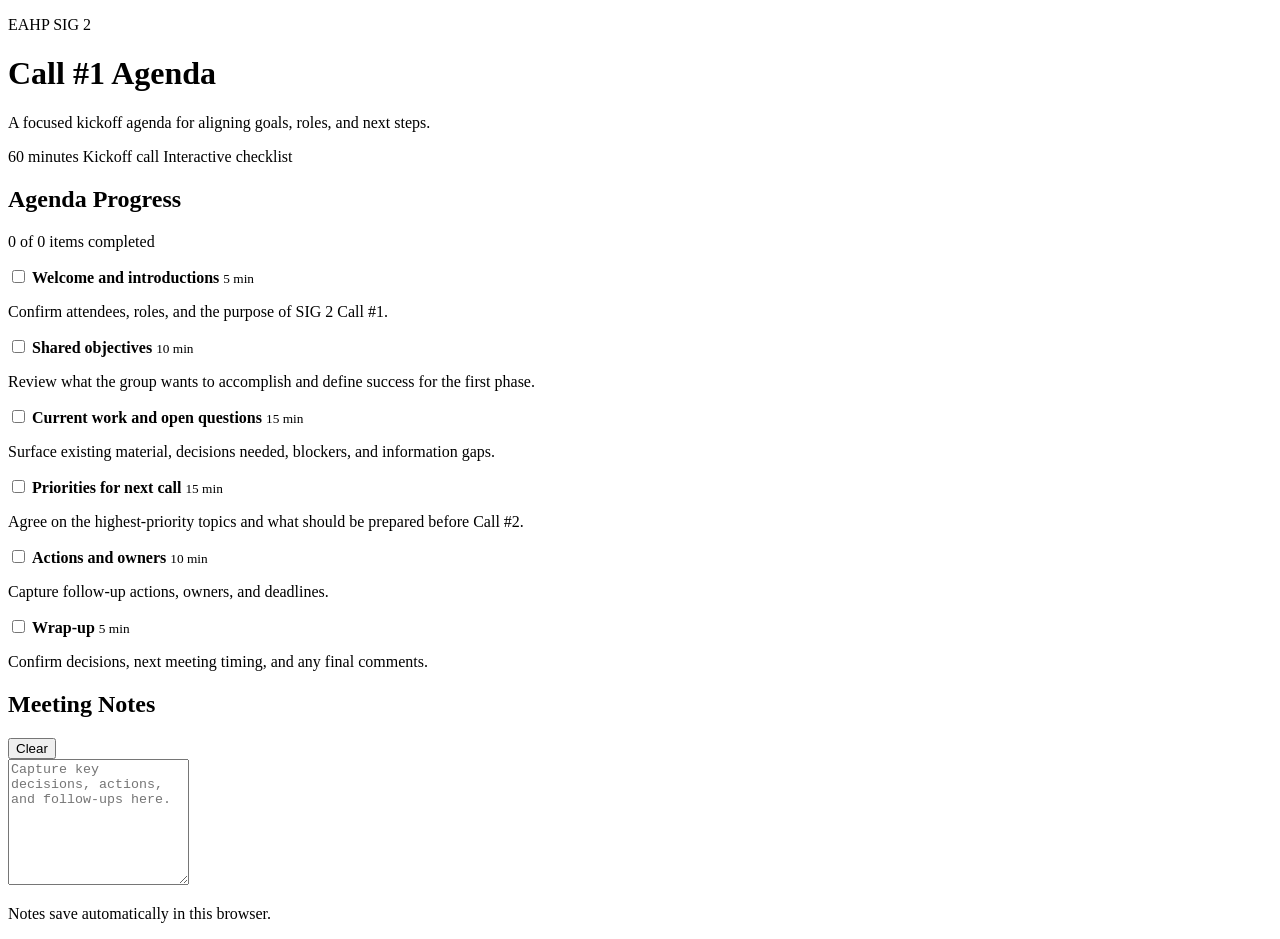
==== 01-meetings/call-01/index.html @ 281feaeb "Add Call 1 agenda HTML" ====
<!DOCTYPE html>
<html lang="en">
<head>
  <meta charset="UTF-8">
  <meta name="viewport" content="width=device-width, initial-scale=1.0">
  <title>EAHP SIG 2 Call #1 Agenda</title>
  <link rel="stylesheet" href="styles.css">
</head>
<body>
  <main class="agenda-shell">
    <header class="meeting-header">
      <p class="eyebrow">EAHP SIG 2</p>
      <h1>Call #1 Agenda</h1>
      <p class="meeting-summary">A focused kickoff agenda for aligning goals, roles, and next steps.</p>
      <div class="meeting-meta" aria-label="Meeting details">
        <span>60 minutes</span>
        <span>Kickoff call</span>
        <span>Interactive checklist</span>
      </div>
    </header>

    <section class="progress-panel" aria-labelledby="progress-title">
      <div>
        <h2 id="progress-title">Agenda Progress</h2>
        <p><span id="completed-count">0</span> of <span id="total-count">0</span> items completed</p>
      </div>
      <div class="progress-track" aria-hidden="true">
        <div class="progress-fill" id="progress-fill"></div>
      </div>
    </section>

    <section class="agenda-list" aria-label="Meeting agenda">
      <article class="agenda-item" data-duration="5">
        <label>
          <input type="checkbox">
          <span>
            <strong>Welcome and introductions</strong>
            <small>5 min</small>
          </span>
        </label>
        <p>Confirm attendees, roles, and the purpose of SIG 2 Call #1.</p>
      </article>

      <article class="agenda-item" data-duration="10">
        <label>
          <input type="checkbox">
          <span>
            <strong>Shared objectives</strong>
            <small>10 min</small>
          </span>
        </label>
        <p>Review what the group wants to accomplish and define success for the first phase.</p>
      </article>

      <article class="agenda-item" data-duration="15">
        <label>
          <input type="checkbox">
          <span>
            <strong>Current work and open questions</strong>
            <small>15 min</small>
          </span>
        </label>
        <p>Surface existing material, decisions needed, blockers, and information gaps.</p>
      </article>

      <article class="agenda-item" data-duration="15">
        <label>
          <input type="checkbox">
          <span>
            <strong>Priorities for next call</strong>
            <small>15 min</small>
          </span>
        </label>
        <p>Agree on the highest-priority topics and what should be prepared before Call #2.</p>
      </article>

      <article class="agenda-item" data-duration="10">
        <label>
          <input type="checkbox">
          <span>
            <strong>Actions and owners</strong>
            <small>10 min</small>
          </span>
        </label>
        <p>Capture follow-up actions, owners, and deadlines.</p>
      </article>

      <article class="agenda-item" data-duration="5">
        <label>
          <input type="checkbox">
          <span>
            <strong>Wrap-up</strong>
            <small>5 min</small>
          </span>
        </label>
        <p>Confirm decisions, next meeting timing, and any final comments.</p>
      </article>
    </section>

    <section class="notes-panel" aria-labelledby="notes-title">
      <div class="notes-header">
        <h2 id="notes-title">Meeting Notes</h2>
        <button type="button" id="clear-notes">Clear</button>
      </div>
      <textarea id="meeting-notes" rows="8" placeholder="Capture key decisions, actions, and follow-ups here."></textarea>
      <p class="save-status" id="save-status" role="status">Notes save automatically in this browser.</p>
    </section>
  </main>

  <script src="app.js"></script>
</body>
</html>
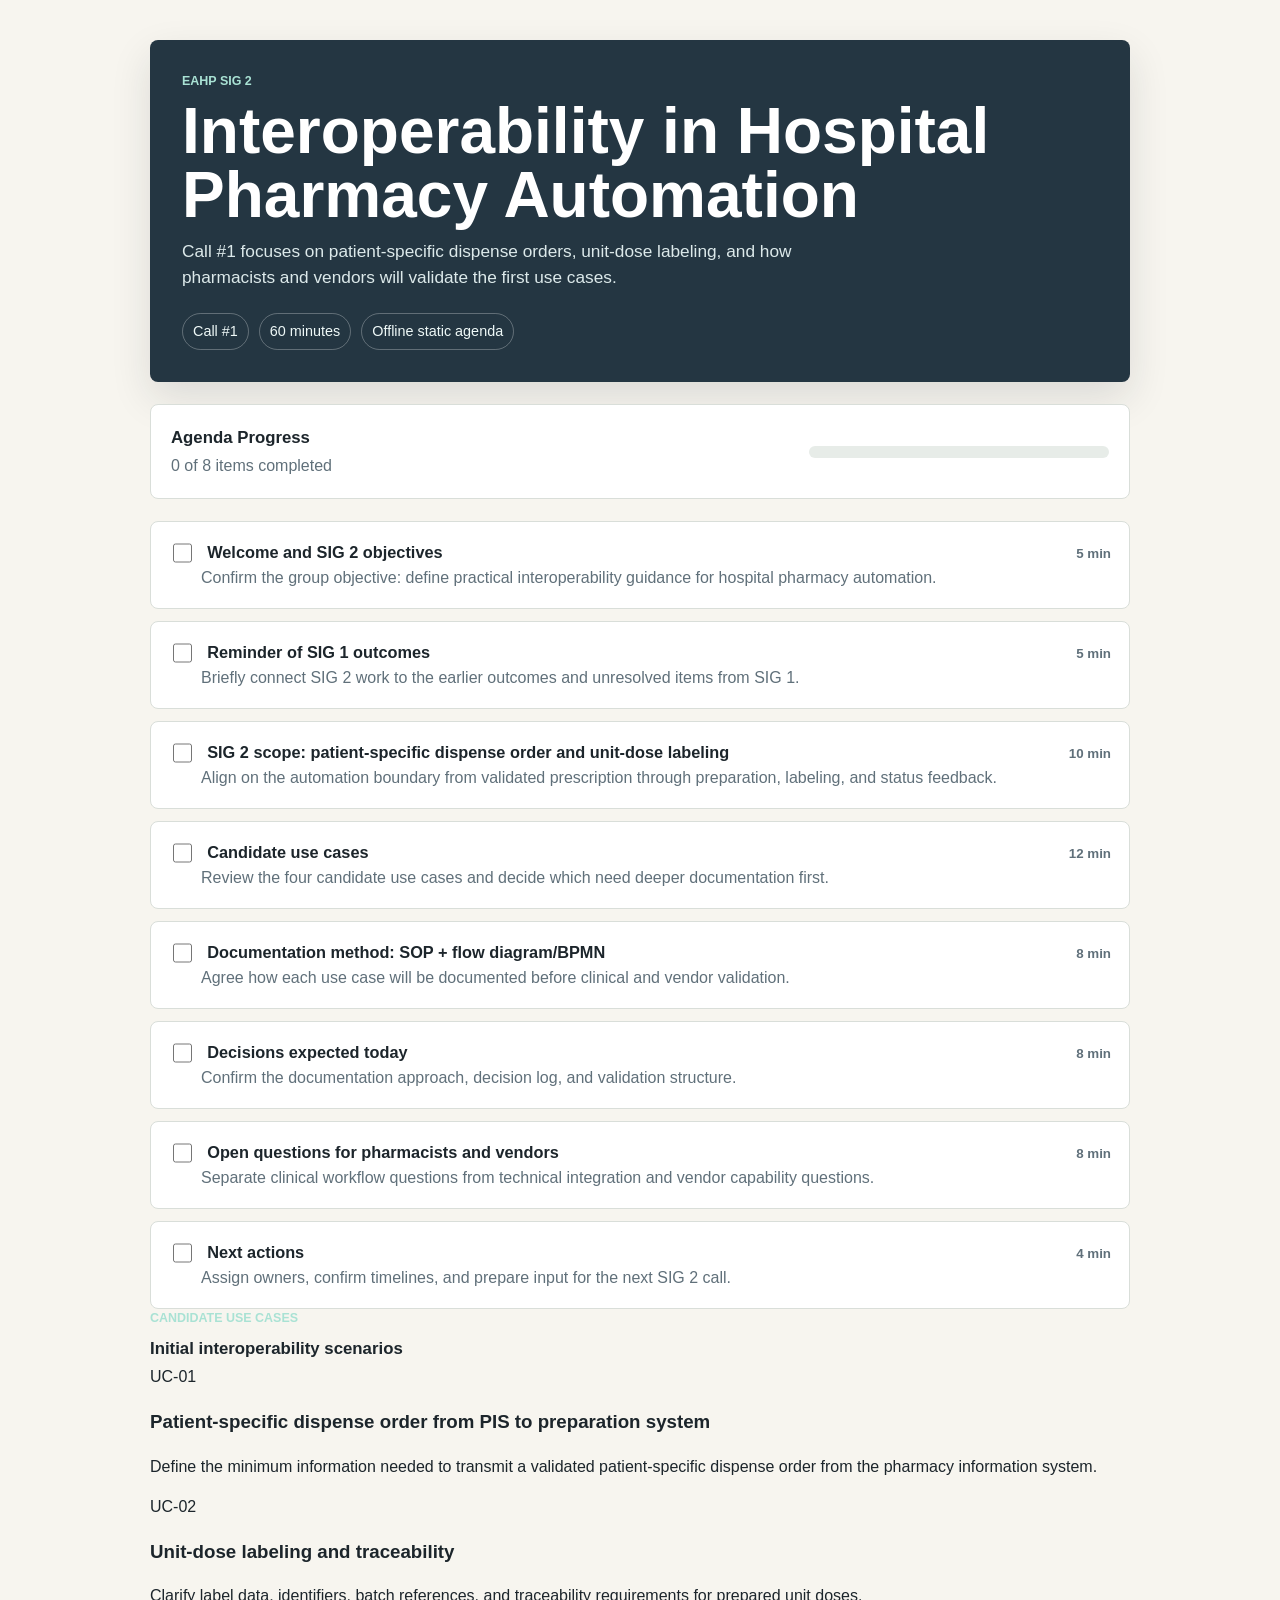
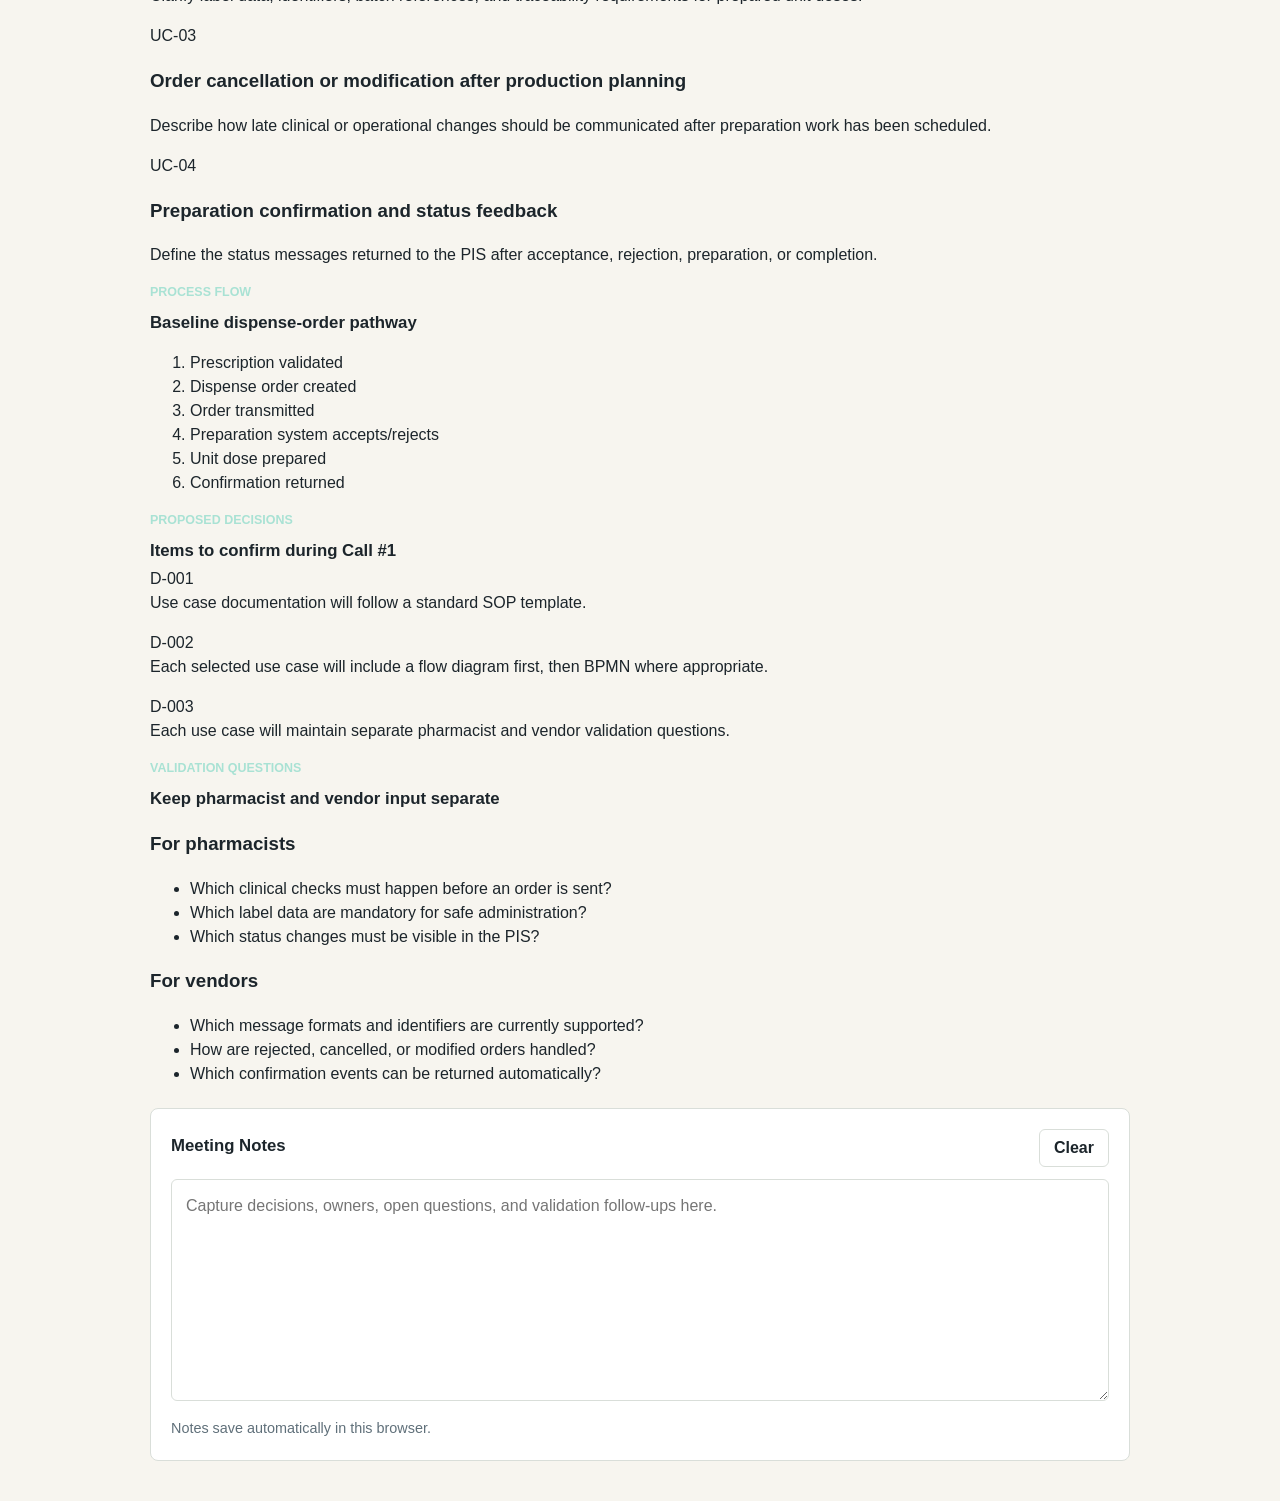
==== commit 3f1eafa2: "Refine Call 1 agenda for SIG 2 interoperability" ====
--- a/01-meetings/call-01/index.html
+++ b/01-meetings/call-01/index.html
@@ -10,12 +10,12 @@
   <main class="agenda-shell">
     <header class="meeting-header">
       <p class="eyebrow">EAHP SIG 2</p>
-      <h1>Call #1 Agenda</h1>
-      <p class="meeting-summary">A focused kickoff agenda for aligning goals, roles, and next steps.</p>
+      <h1>Interoperability in Hospital Pharmacy Automation</h1>
+      <p class="meeting-summary">Call #1 focuses on patient-specific dispense orders, unit-dose labeling, and how pharmacists and vendors will validate the first use cases.</p>
       <div class="meeting-meta" aria-label="Meeting details">
+        <span>Call #1</span>
         <span>60 minutes</span>
-        <span>Kickoff call</span>
-        <span>Interactive checklist</span>
+        <span>Offline static agenda</span>
       </div>
     </header>
 
@@ -30,71 +30,183 @@
     </section>
 
     <section class="agenda-list" aria-label="Meeting agenda">
-      <article class="agenda-item" data-duration="5">
-        <label>
-          <input type="checkbox">
-          <span>
-            <strong>Welcome and introductions</strong>
+      <article class="agenda-item">
+        <label>
+          <input type="checkbox">
+          <span>
+            <strong>Welcome and SIG 2 objectives</strong>
             <small>5 min</small>
           </span>
         </label>
-        <p>Confirm attendees, roles, and the purpose of SIG 2 Call #1.</p>
-      </article>
-
-      <article class="agenda-item" data-duration="10">
-        <label>
-          <input type="checkbox">
-          <span>
-            <strong>Shared objectives</strong>
+        <p>Confirm the group objective: define practical interoperability guidance for hospital pharmacy automation.</p>
+      </article>
+
+      <article class="agenda-item">
+        <label>
+          <input type="checkbox">
+          <span>
+            <strong>Reminder of SIG 1 outcomes</strong>
+            <small>5 min</small>
+          </span>
+        </label>
+        <p>Briefly connect SIG 2 work to the earlier outcomes and unresolved items from SIG 1.</p>
+      </article>
+
+      <article class="agenda-item">
+        <label>
+          <input type="checkbox">
+          <span>
+            <strong>SIG 2 scope: patient-specific dispense order and unit-dose labeling</strong>
             <small>10 min</small>
           </span>
         </label>
-        <p>Review what the group wants to accomplish and define success for the first phase.</p>
-      </article>
-
-      <article class="agenda-item" data-duration="15">
-        <label>
-          <input type="checkbox">
-          <span>
-            <strong>Current work and open questions</strong>
-            <small>15 min</small>
-          </span>
-        </label>
-        <p>Surface existing material, decisions needed, blockers, and information gaps.</p>
-      </article>
-
-      <article class="agenda-item" data-duration="15">
-        <label>
-          <input type="checkbox">
-          <span>
-            <strong>Priorities for next call</strong>
-            <small>15 min</small>
-          </span>
-        </label>
-        <p>Agree on the highest-priority topics and what should be prepared before Call #2.</p>
-      </article>
-
-      <article class="agenda-item" data-duration="10">
-        <label>
-          <input type="checkbox">
-          <span>
-            <strong>Actions and owners</strong>
-            <small>10 min</small>
-          </span>
-        </label>
-        <p>Capture follow-up actions, owners, and deadlines.</p>
-      </article>
-
-      <article class="agenda-item" data-duration="5">
-        <label>
-          <input type="checkbox">
-          <span>
-            <strong>Wrap-up</strong>
-            <small>5 min</small>
-          </span>
-        </label>
-        <p>Confirm decisions, next meeting timing, and any final comments.</p>
-      </article>
+        <p>Align on the automation boundary from validated prescription through preparation, labeling, and status feedback.</p>
+      </article>
+
+      <article class="agenda-item">
+        <label>
+          <input type="checkbox">
+          <span>
+            <strong>Candidate use cases</strong>
+            <small>12 min</small>
+          </span>
+        </label>
+        <p>Review the four candidate use cases and decide which need deeper documentation first.</p>
+      </article>
+
+      <article class="agenda-item">
+        <label>
+          <input type="checkbox">
+          <span>
+            <strong>Documentation method: SOP + flow diagram/BPMN</strong>
+            <small>8 min</small>
+          </span>
+        </label>
+        <p>Agree how each use case will be documented before clinical and vendor validation.</p>
+      </article>
+
+      <article class="agenda-item">
+        <label>
+          <input type="checkbox">
+          <span>
+            <strong>Decisions expected today</strong>
+            <small>8 min</small>
+          </span>
+        </label>
+        <p>Confirm the documentation approach, decision log, and validation structure.</p>
+      </article>
+
+      <article class="agenda-item">
+        <label>
+          <input type="checkbox">
+          <span>
+            <strong>Open questions for pharmacists and vendors</strong>
+            <small>8 min</small>
+          </span>
+        </label>
+        <p>Separate clinical workflow questions from technical integration and vendor capability questions.</p>
+      </article>
+
+      <article class="agenda-item">
+        <label>
+          <input type="checkbox">
+          <span>
+            <strong>Next actions</strong>
+            <small>4 min</small>
+          </span>
+        </label>
+        <p>Assign owners, confirm timelines, and prepare input for the next SIG 2 call.</p>
+      </article>
+    </section>
+
+    <section class="content-section" aria-labelledby="use-cases-title">
+      <div class="section-heading">
+        <p class="eyebrow">Candidate use cases</p>
+        <h2 id="use-cases-title">Initial interoperability scenarios</h2>
+      </div>
+      <div class="use-case-grid">
+        <article class="use-case-card">
+          <span>UC-01</span>
+          <h3>Patient-specific dispense order from PIS to preparation system</h3>
+          <p>Define the minimum information needed to transmit a validated patient-specific dispense order from the pharmacy information system.</p>
+        </article>
+        <article class="use-case-card">
+          <span>UC-02</span>
+          <h3>Unit-dose labeling and traceability</h3>
+          <p>Clarify label data, identifiers, batch references, and traceability requirements for prepared unit doses.</p>
+        </article>
+        <article class="use-case-card">
+          <span>UC-03</span>
+          <h3>Order cancellation or modification after production planning</h3>
+          <p>Describe how late clinical or operational changes should be communicated after preparation work has been scheduled.</p>
+        </article>
+        <article class="use-case-card">
+          <span>UC-04</span>
+          <h3>Preparation confirmation and status feedback</h3>
+          <p>Define the status messages returned to the PIS after acceptance, rejection, preparation, or completion.</p>
+        </article>
+      </div>
+    </section>
+
+    <section class="content-section" aria-labelledby="flow-title">
+      <div class="section-heading">
+        <p class="eyebrow">Process flow</p>
+        <h2 id="flow-title">Baseline dispense-order pathway</h2>
+      </div>
+      <ol class="process-flow" aria-label="Prescription to confirmation process flow">
+        <li>Prescription validated</li>
+        <li>Dispense order created</li>
+        <li>Order transmitted</li>
+        <li>Preparation system accepts/rejects</li>
+        <li>Unit dose prepared</li>
+        <li>Confirmation returned</li>
+      </ol>
+    </section>
+
+    <section class="content-section" aria-labelledby="decisions-title">
+      <div class="section-heading">
+        <p class="eyebrow">Proposed decisions</p>
+        <h2 id="decisions-title">Items to confirm during Call #1</h2>
+      </div>
+      <div class="decision-list">
+        <article class="decision-card">
+          <span>D-001</span>
+          <p>Use case documentation will follow a standard SOP template.</p>
+        </article>
+        <article class="decision-card">
+          <span>D-002</span>
+          <p>Each selected use case will include a flow diagram first, then BPMN where appropriate.</p>
+        </article>
+        <article class="decision-card">
+          <span>D-003</span>
+          <p>Each use case will maintain separate pharmacist and vendor validation questions.</p>
+        </article>
+      </div>
+    </section>
+
+    <section class="content-section questions-panel" aria-labelledby="questions-title">
+      <div class="section-heading">
+        <p class="eyebrow">Validation questions</p>
+        <h2 id="questions-title">Keep pharmacist and vendor input separate</h2>
+      </div>
+      <div class="question-columns">
+        <div>
+          <h3>For pharmacists</h3>
+          <ul>
+            <li>Which clinical checks must happen before an order is sent?</li>
+            <li>Which label data are mandatory for safe administration?</li>
+            <li>Which status changes must be visible in the PIS?</li>
+          </ul>
+        </div>
+        <div>
+          <h3>For vendors</h3>
+          <ul>
+            <li>Which message formats and identifiers are currently supported?</li>
+            <li>How are rejected, cancelled, or modified orders handled?</li>
+            <li>Which confirmation events can be returned automatically?</li>
+          </ul>
+        </div>
+      </div>
     </section>
 
     <section class="notes-panel" aria-labelledby="notes-title">
@@ -102,7 +214,7 @@
         <h2 id="notes-title">Meeting Notes</h2>
         <button type="button" id="clear-notes">Clear</button>
       </div>
-      <textarea id="meeting-notes" rows="8" placeholder="Capture key decisions, actions, and follow-ups here."></textarea>
+      <textarea id="meeting-notes" rows="8" placeholder="Capture decisions, owners, open questions, and validation follow-ups here."></textarea>
       <p class="save-status" id="save-status" role="status">Notes save automatically in this browser.</p>
     </section>
   </main>
--- a/01-meetings/call-01/styles.css
+++ b/01-meetings/call-01/styles.css
@@ -0,0 +1,255 @@
+:root {
+  --background: #f7f5ef;
+  --surface: #ffffff;
+  --surface-strong: #243642;
+  --accent: #1f8f7a;
+  --accent-soft: #dff3ed;
+  --text: #1c252b;
+  --muted: #60707a;
+  --line: #d9ded9;
+  --shadow: 0 16px 40px rgba(28, 37, 43, 0.12);
+}
+
+* {
+  box-sizing: border-box;
+}
+
+body {
+  margin: 0;
+  min-height: 100vh;
+  background: var(--background);
+  color: var(--text);
+  font-family: Arial, Helvetica, sans-serif;
+  line-height: 1.5;
+}
+
+.agenda-shell {
+  width: min(980px, calc(100% - 32px));
+  margin: 0 auto;
+  padding: 40px 0;
+}
+
+.meeting-header {
+  background: var(--surface-strong);
+  color: #ffffff;
+  padding: 32px;
+  border-radius: 8px;
+  box-shadow: var(--shadow);
+}
+
+.eyebrow {
+  margin: 0 0 8px;
+  color: #a9e2d4;
+  font-size: 0.78rem;
+  font-weight: 700;
+  letter-spacing: 0;
+  text-transform: uppercase;
+}
+
+h1,
+h2,
+p {
+  margin-top: 0;
+}
+
+h1 {
+  margin-bottom: 12px;
+  font-size: clamp(2rem, 6vw, 4rem);
+  line-height: 1;
+}
+
+h2 {
+  margin-bottom: 4px;
+  font-size: 1.05rem;
+}
+
+.meeting-summary {
+  max-width: 620px;
+  margin-bottom: 22px;
+  color: #dce9ea;
+  font-size: 1.08rem;
+}
+
+.meeting-meta {
+  display: flex;
+  flex-wrap: wrap;
+  gap: 10px;
+}
+
+.meeting-meta span {
+  padding: 7px 10px;
+  border: 1px solid rgba(255, 255, 255, 0.28);
+  border-radius: 999px;
+  color: #eef8f7;
+  font-size: 0.9rem;
+}
+
+.progress-panel,
+.notes-panel,
+.agenda-item {
+  background: var(--surface);
+  border: 1px solid var(--line);
+  border-radius: 8px;
+}
+
+.progress-panel {
+  display: grid;
+  grid-template-columns: minmax(0, 1fr) minmax(180px, 300px);
+  gap: 20px;
+  align-items: center;
+  margin: 22px 0;
+  padding: 20px;
+}
+
+.progress-panel p,
+.agenda-item p,
+.save-status {
+  margin-bottom: 0;
+  color: var(--muted);
+}
+
+.progress-track {
+  height: 12px;
+  overflow: hidden;
+  background: #e7ece8;
+  border-radius: 999px;
+}
+
+.progress-fill {
+  width: 0%;
+  height: 100%;
+  background: var(--accent);
+  border-radius: inherit;
+  transition: width 180ms ease;
+}
+
+.agenda-list {
+  display: grid;
+  gap: 12px;
+}
+
+.agenda-item {
+  padding: 18px;
+  transition: border-color 160ms ease, background-color 160ms ease, transform 160ms ease;
+}
+
+.agenda-item:hover {
+  transform: translateY(-1px);
+  border-color: #b9ccc5;
+}
+
+.agenda-item.is-complete {
+  background: var(--accent-soft);
+  border-color: #a9d8cb;
+}
+
+.agenda-item label {
+  display: flex;
+  gap: 12px;
+  align-items: flex-start;
+  cursor: pointer;
+}
+
+.agenda-item input {
+  width: 20px;
+  height: 20px;
+  margin-top: 3px;
+  accent-color: var(--accent);
+}
+
+.agenda-item label span {
+  display: flex;
+  width: 100%;
+  gap: 12px;
+  align-items: baseline;
+  justify-content: space-between;
+}
+
+.agenda-item strong {
+  font-size: 1.02rem;
+}
+
+.agenda-item small {
+  flex: 0 0 auto;
+  color: var(--muted);
+  font-weight: 700;
+}
+
+.agenda-item p {
+  padding-left: 32px;
+}
+
+.notes-panel {
+  margin-top: 22px;
+  padding: 20px;
+}
+
+.notes-header {
+  display: flex;
+  gap: 16px;
+  align-items: center;
+  justify-content: space-between;
+  margin-bottom: 12px;
+}
+
+button {
+  min-height: 38px;
+  padding: 0 14px;
+  border: 1px solid var(--line);
+  border-radius: 6px;
+  background: #ffffff;
+  color: var(--text);
+  font: inherit;
+  font-weight: 700;
+  cursor: pointer;
+}
+
+button:hover,
+button:focus-visible {
+  border-color: var(--accent);
+  outline: none;
+}
+
+textarea {
+  width: 100%;
+  resize: vertical;
+  padding: 14px;
+  border: 1px solid var(--line);
+  border-radius: 6px;
+  color: var(--text);
+  font: inherit;
+}
+
+textarea:focus {
+  border-color: var(--accent);
+  outline: 3px solid rgba(31, 143, 122, 0.18);
+}
+
+.save-status {
+  margin-top: 10px;
+  font-size: 0.9rem;
+}
+
+@media (max-width: 680px) {
+  .agenda-shell {
+    width: min(100% - 20px, 980px);
+    padding: 20px 0;
+  }
+
+  .meeting-header {
+    padding: 24px;
+  }
+
+  .progress-panel {
+    grid-template-columns: 1fr;
+  }
+
+  .agenda-item label span {
+    display: block;
+  }
+
+  .agenda-item small {
+    display: block;
+    margin-top: 3px;
+  }
+}
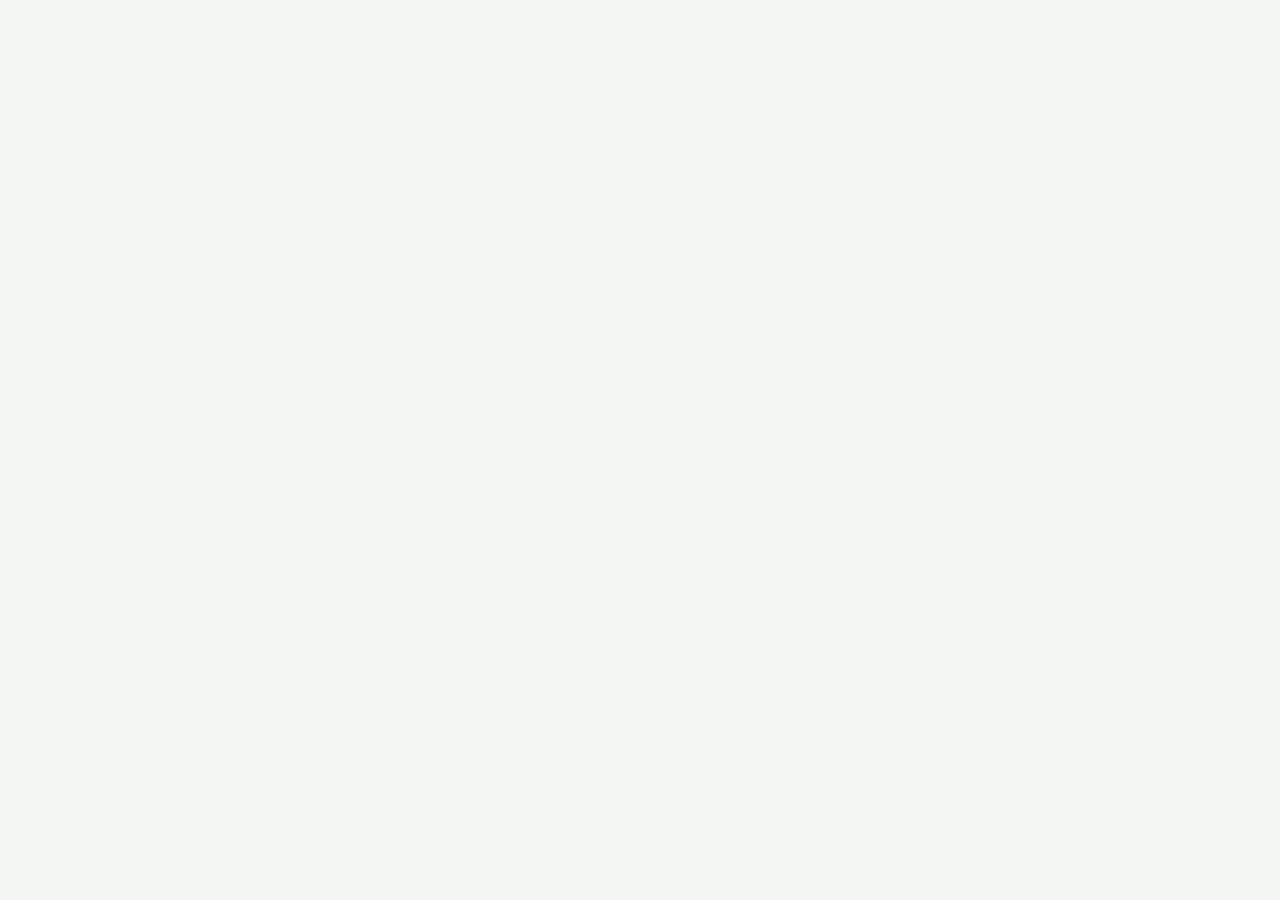
==== commit 56e20259: "Render agenda from data file" ====
--- a/01-meetings/call-01/index.html
+++ b/01-meetings/call-01/index.html
@@ -7,218 +7,9 @@
   <link rel="stylesheet" href="styles.css">
 </head>
 <body>
-  <main class="agenda-shell">
-    <header class="meeting-header">
-      <p class="eyebrow">EAHP SIG 2</p>
-      <h1>Interoperability in Hospital Pharmacy Automation</h1>
-      <p class="meeting-summary">Call #1 focuses on patient-specific dispense orders, unit-dose labeling, and how pharmacists and vendors will validate the first use cases.</p>
-      <div class="meeting-meta" aria-label="Meeting details">
-        <span>Call #1</span>
-        <span>60 minutes</span>
-        <span>Offline static agenda</span>
-      </div>
-    </header>
+  <main class="agenda-shell" id="agenda-root"></main>
 
-    <section class="progress-panel" aria-labelledby="progress-title">
-      <div>
-        <h2 id="progress-title">Agenda Progress</h2>
-        <p><span id="completed-count">0</span> of <span id="total-count">0</span> items completed</p>
-      </div>
-      <div class="progress-track" aria-hidden="true">
-        <div class="progress-fill" id="progress-fill"></div>
-      </div>
-    </section>
-
-    <section class="agenda-list" aria-label="Meeting agenda">
-      <article class="agenda-item">
-        <label>
-          <input type="checkbox">
-          <span>
-            <strong>Welcome and SIG 2 objectives</strong>
-            <small>5 min</small>
-          </span>
-        </label>
-        <p>Confirm the group objective: define practical interoperability guidance for hospital pharmacy automation.</p>
-      </article>
-
-      <article class="agenda-item">
-        <label>
-          <input type="checkbox">
-          <span>
-            <strong>Reminder of SIG 1 outcomes</strong>
-            <small>5 min</small>
-          </span>
-        </label>
-        <p>Briefly connect SIG 2 work to the earlier outcomes and unresolved items from SIG 1.</p>
-      </article>
-
-      <article class="agenda-item">
-        <label>
-          <input type="checkbox">
-          <span>
-            <strong>SIG 2 scope: patient-specific dispense order and unit-dose labeling</strong>
-            <small>10 min</small>
-          </span>
-        </label>
-        <p>Align on the automation boundary from validated prescription through preparation, labeling, and status feedback.</p>
-      </article>
-
-      <article class="agenda-item">
-        <label>
-          <input type="checkbox">
-          <span>
-            <strong>Candidate use cases</strong>
-            <small>12 min</small>
-          </span>
-        </label>
-        <p>Review the four candidate use cases and decide which need deeper documentation first.</p>
-      </article>
-
-      <article class="agenda-item">
-        <label>
-          <input type="checkbox">
-          <span>
-            <strong>Documentation method: SOP + flow diagram/BPMN</strong>
-            <small>8 min</small>
-          </span>
-        </label>
-        <p>Agree how each use case will be documented before clinical and vendor validation.</p>
-      </article>
-
-      <article class="agenda-item">
-        <label>
-          <input type="checkbox">
-          <span>
-            <strong>Decisions expected today</strong>
-            <small>8 min</small>
-          </span>
-        </label>
-        <p>Confirm the documentation approach, decision log, and validation structure.</p>
-      </article>
-
-      <article class="agenda-item">
-        <label>
-          <input type="checkbox">
-          <span>
-            <strong>Open questions for pharmacists and vendors</strong>
-            <small>8 min</small>
-          </span>
-        </label>
-        <p>Separate clinical workflow questions from technical integration and vendor capability questions.</p>
-      </article>
-
-      <article class="agenda-item">
-        <label>
-          <input type="checkbox">
-          <span>
-            <strong>Next actions</strong>
-            <small>4 min</small>
-          </span>
-        </label>
-        <p>Assign owners, confirm timelines, and prepare input for the next SIG 2 call.</p>
-      </article>
-    </section>
-
-    <section class="content-section" aria-labelledby="use-cases-title">
-      <div class="section-heading">
-        <p class="eyebrow">Candidate use cases</p>
-        <h2 id="use-cases-title">Initial interoperability scenarios</h2>
-      </div>
-      <div class="use-case-grid">
-        <article class="use-case-card">
-          <span>UC-01</span>
-          <h3>Patient-specific dispense order from PIS to preparation system</h3>
-          <p>Define the minimum information needed to transmit a validated patient-specific dispense order from the pharmacy information system.</p>
-        </article>
-        <article class="use-case-card">
-          <span>UC-02</span>
-          <h3>Unit-dose labeling and traceability</h3>
-          <p>Clarify label data, identifiers, batch references, and traceability requirements for prepared unit doses.</p>
-        </article>
-        <article class="use-case-card">
-          <span>UC-03</span>
-          <h3>Order cancellation or modification after production planning</h3>
-          <p>Describe how late clinical or operational changes should be communicated after preparation work has been scheduled.</p>
-        </article>
-        <article class="use-case-card">
-          <span>UC-04</span>
-          <h3>Preparation confirmation and status feedback</h3>
-          <p>Define the status messages returned to the PIS after acceptance, rejection, preparation, or completion.</p>
-        </article>
-      </div>
-    </section>
-
-    <section class="content-section" aria-labelledby="flow-title">
-      <div class="section-heading">
-        <p class="eyebrow">Process flow</p>
-        <h2 id="flow-title">Baseline dispense-order pathway</h2>
-      </div>
-      <ol class="process-flow" aria-label="Prescription to confirmation process flow">
-        <li>Prescription validated</li>
-        <li>Dispense order created</li>
-        <li>Order transmitted</li>
-        <li>Preparation system accepts/rejects</li>
-        <li>Unit dose prepared</li>
-        <li>Confirmation returned</li>
-      </ol>
-    </section>
-
-    <section class="content-section" aria-labelledby="decisions-title">
-      <div class="section-heading">
-        <p class="eyebrow">Proposed decisions</p>
-        <h2 id="decisions-title">Items to confirm during Call #1</h2>
-      </div>
-      <div class="decision-list">
-        <article class="decision-card">
-          <span>D-001</span>
-          <p>Use case documentation will follow a standard SOP template.</p>
-        </article>
-        <article class="decision-card">
-          <span>D-002</span>
-          <p>Each selected use case will include a flow diagram first, then BPMN where appropriate.</p>
-        </article>
-        <article class="decision-card">
-          <span>D-003</span>
-          <p>Each use case will maintain separate pharmacist and vendor validation questions.</p>
-        </article>
-      </div>
-    </section>
-
-    <section class="content-section questions-panel" aria-labelledby="questions-title">
-      <div class="section-heading">
-        <p class="eyebrow">Validation questions</p>
-        <h2 id="questions-title">Keep pharmacist and vendor input separate</h2>
-      </div>
-      <div class="question-columns">
-        <div>
-          <h3>For pharmacists</h3>
-          <ul>
-            <li>Which clinical checks must happen before an order is sent?</li>
-            <li>Which label data are mandatory for safe administration?</li>
-            <li>Which status changes must be visible in the PIS?</li>
-          </ul>
-        </div>
-        <div>
-          <h3>For vendors</h3>
-          <ul>
-            <li>Which message formats and identifiers are currently supported?</li>
-            <li>How are rejected, cancelled, or modified orders handled?</li>
-            <li>Which confirmation events can be returned automatically?</li>
-          </ul>
-        </div>
-      </div>
-    </section>
-
-    <section class="notes-panel" aria-labelledby="notes-title">
-      <div class="notes-header">
-        <h2 id="notes-title">Meeting Notes</h2>
-        <button type="button" id="clear-notes">Clear</button>
-      </div>
-      <textarea id="meeting-notes" rows="8" placeholder="Capture decisions, owners, open questions, and validation follow-ups here."></textarea>
-      <p class="save-status" id="save-status" role="status">Notes save automatically in this browser.</p>
-    </section>
-  </main>
-
+  <script src="agenda-data.js"></script>
   <script src="app.js"></script>
 </body>
 </html>
--- a/01-meetings/call-01/styles.css
+++ b/01-meetings/call-01/styles.css
@@ -1,13 +1,15 @@
 :root {
-  --background: #f7f5ef;
+  --background: #f4f6f3;
   --surface: #ffffff;
-  --surface-strong: #243642;
-  --accent: #1f8f7a;
-  --accent-soft: #dff3ed;
+  --surface-strong: #21343b;
+  --accent: #197c72;
+  --accent-soft: #e3f2ee;
   --text: #1c252b;
-  --muted: #60707a;
-  --line: #d9ded9;
-  --shadow: 0 16px 40px rgba(28, 37, 43, 0.12);
+  --muted: #5c6c75;
+  --line: #d7dfdc;
+  --warning: #8b5a16;
+  --warning-soft: #fff4dc;
+  --shadow: 0 16px 36px rgba(28, 37, 43, 0.11);
 }
 
 * {
@@ -24,9 +26,9 @@
 }
 
 .agenda-shell {
-  width: min(980px, calc(100% - 32px));
+  width: min(1120px, calc(100% - 32px));
   margin: 0 auto;
-  padding: 40px 0;
+  padding: 32px 0;
 }
 
 .meeting-header {
@@ -39,35 +41,47 @@
 
 .eyebrow {
   margin: 0 0 8px;
-  color: #a9e2d4;
+  color: var(--accent);
   font-size: 0.78rem;
   font-weight: 700;
   letter-spacing: 0;
   text-transform: uppercase;
 }
 
+.meeting-header .eyebrow {
+  color: #9de1d6;
+}
+
 h1,
 h2,
+h3,
 p {
   margin-top: 0;
 }
 
 h1 {
-  margin-bottom: 12px;
-  font-size: clamp(2rem, 6vw, 4rem);
-  line-height: 1;
+  max-width: 880px;
+  margin-bottom: 14px;
+  font-size: clamp(2rem, 5vw, 3.6rem);
+  line-height: 1.03;
 }
 
 h2 {
   margin-bottom: 4px;
-  font-size: 1.05rem;
+  font-size: 1.2rem;
+}
+
+h3 {
+  margin-bottom: 8px;
+  font-size: 1rem;
+  line-height: 1.3;
 }
 
 .meeting-summary {
-  max-width: 620px;
+  max-width: 780px;
   margin-bottom: 22px;
   color: #dce9ea;
-  font-size: 1.08rem;
+  font-size: 1.12rem;
 }
 
 .meeting-meta {
@@ -86,7 +100,8 @@
 
 .progress-panel,
 .notes-panel,
-.agenda-item {
+.agenda-item,
+.content-section {
   background: var(--surface);
   border: 1px solid var(--line);
   border-radius: 8px;
@@ -94,7 +109,7 @@
 
 .progress-panel {
   display: grid;
-  grid-template-columns: minmax(0, 1fr) minmax(180px, 300px);
+  grid-template-columns: minmax(0, 1fr) minmax(180px, 320px);
   gap: 20px;
   align-items: center;
   margin: 22px 0;
@@ -103,7 +118,10 @@
 
 .progress-panel p,
 .agenda-item p,
-.save-status {
+.save-status,
+.use-case-card p,
+.decision-card p,
+.questions-panel li {
   margin-bottom: 0;
   color: var(--muted);
 }
@@ -135,12 +153,12 @@
 
 .agenda-item:hover {
   transform: translateY(-1px);
-  border-color: #b9ccc5;
+  border-color: #aec8c1;
 }
 
 .agenda-item.is-complete {
   background: var(--accent-soft);
-  border-color: #a9d8cb;
+  border-color: #a6d6cd;
 }
 
 .agenda-item label {
@@ -166,7 +184,7 @@
 }
 
 .agenda-item strong {
-  font-size: 1.02rem;
+  font-size: 1.03rem;
 }
 
 .agenda-item small {
@@ -177,6 +195,134 @@
 
 .agenda-item p {
   padding-left: 32px;
+}
+
+.content-section {
+  margin-top: 22px;
+  padding: 22px;
+}
+
+.section-heading {
+  margin-bottom: 16px;
+}
+
+.use-case-grid {
+  display: grid;
+  grid-template-columns: repeat(2, minmax(0, 1fr));
+  gap: 14px;
+}
+
+.use-case-card,
+.decision-card {
+  border: 1px solid var(--line);
+  border-radius: 8px;
+  background: #fbfcfb;
+}
+
+.use-case-card {
+  min-height: 164px;
+  padding: 18px;
+}
+
+.use-case-card span,
+.decision-card span {
+  display: inline-flex;
+  align-items: center;
+  min-height: 28px;
+  margin-bottom: 10px;
+  padding: 0 9px;
+  border-radius: 999px;
+  background: var(--accent-soft);
+  color: var(--accent);
+  font-size: 0.82rem;
+  font-weight: 700;
+}
+
+.process-flow {
+  display: grid;
+  grid-template-columns: repeat(6, minmax(0, 1fr));
+  gap: 26px;
+  margin: 0;
+  padding: 0;
+  list-style: none;
+  counter-reset: flow-step;
+}
+
+.process-flow li {
+  position: relative;
+  min-height: 108px;
+  padding: 44px 12px 12px;
+  border: 1px solid var(--line);
+  border-radius: 8px;
+  background: #fbfcfb;
+  color: var(--text);
+  font-weight: 700;
+  text-align: center;
+}
+
+.process-flow li::before {
+  counter-increment: flow-step;
+  content: counter(flow-step);
+  position: absolute;
+  top: 12px;
+  left: 50%;
+  display: grid;
+  width: 24px;
+  height: 24px;
+  place-items: center;
+  border-radius: 50%;
+  background: var(--accent);
+  color: #ffffff;
+  font-size: 0.82rem;
+  transform: translateX(-50%);
+}
+
+.process-flow li:not(:last-child)::after {
+  content: "→";
+  position: absolute;
+  top: 50%;
+  right: -20px;
+  color: var(--accent);
+  font-size: 1.4rem;
+  font-weight: 700;
+  transform: translateY(-50%);
+}
+
+.decision-list {
+  display: grid;
+  grid-template-columns: repeat(3, minmax(0, 1fr));
+  gap: 14px;
+}
+
+.decision-card {
+  padding: 18px;
+  background: var(--warning-soft);
+  border-color: #f2d39b;
+}
+
+.decision-card span {
+  background: #ffffff;
+  color: var(--warning);
+}
+
+.question-columns {
+  display: grid;
+  grid-template-columns: repeat(2, minmax(0, 1fr));
+  gap: 18px;
+}
+
+.question-columns > div {
+  padding: 18px;
+  border: 1px solid var(--line);
+  border-radius: 8px;
+  background: #fbfcfb;
+}
+
+.questions-panel ul {
+  display: grid;
+  gap: 8px;
+  margin: 0;
+  padding-left: 20px;
 }
 
 .notes-panel {
@@ -222,7 +368,7 @@
 
 textarea:focus {
   border-color: var(--accent);
-  outline: 3px solid rgba(31, 143, 122, 0.18);
+  outline: 3px solid rgba(25, 124, 114, 0.18);
 }
 
 .save-status {
@@ -230,9 +376,23 @@
   font-size: 0.9rem;
 }
 
+@media (max-width: 920px) {
+  .process-flow {
+    grid-template-columns: repeat(2, minmax(0, 1fr));
+  }
+
+  .process-flow li:not(:last-child)::after {
+    display: none;
+  }
+
+  .decision-list {
+    grid-template-columns: 1fr;
+  }
+}
+
 @media (max-width: 680px) {
   .agenda-shell {
-    width: min(100% - 20px, 980px);
+    width: min(100% - 20px, 1120px);
     padding: 20px 0;
   }
 
@@ -240,7 +400,9 @@
     padding: 24px;
   }
 
-  .progress-panel {
+  .progress-panel,
+  .use-case-grid,
+  .question-columns {
     grid-template-columns: 1fr;
   }
 
@@ -252,4 +414,12 @@
     display: block;
     margin-top: 3px;
   }
-}
+
+  .agenda-item p {
+    padding-left: 0;
+  }
+
+  .process-flow {
+    grid-template-columns: 1fr;
+  }
+}
